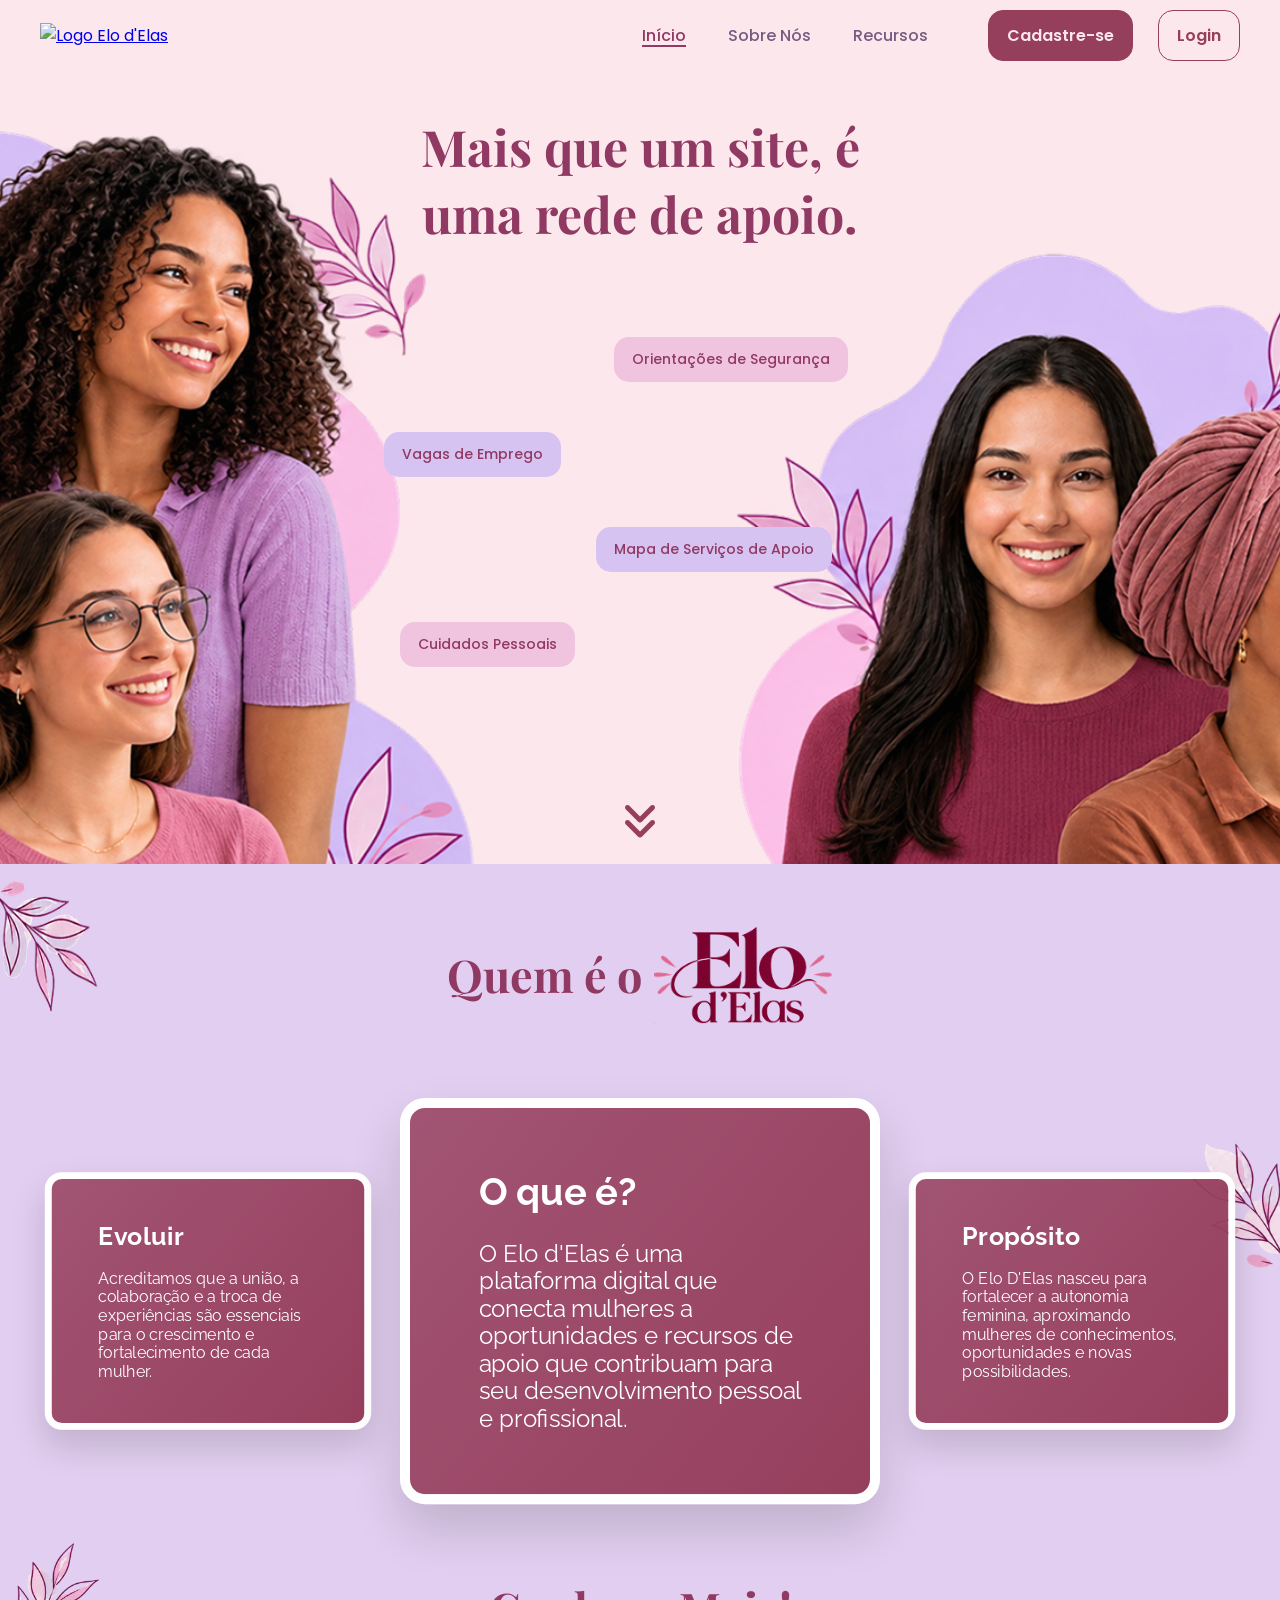
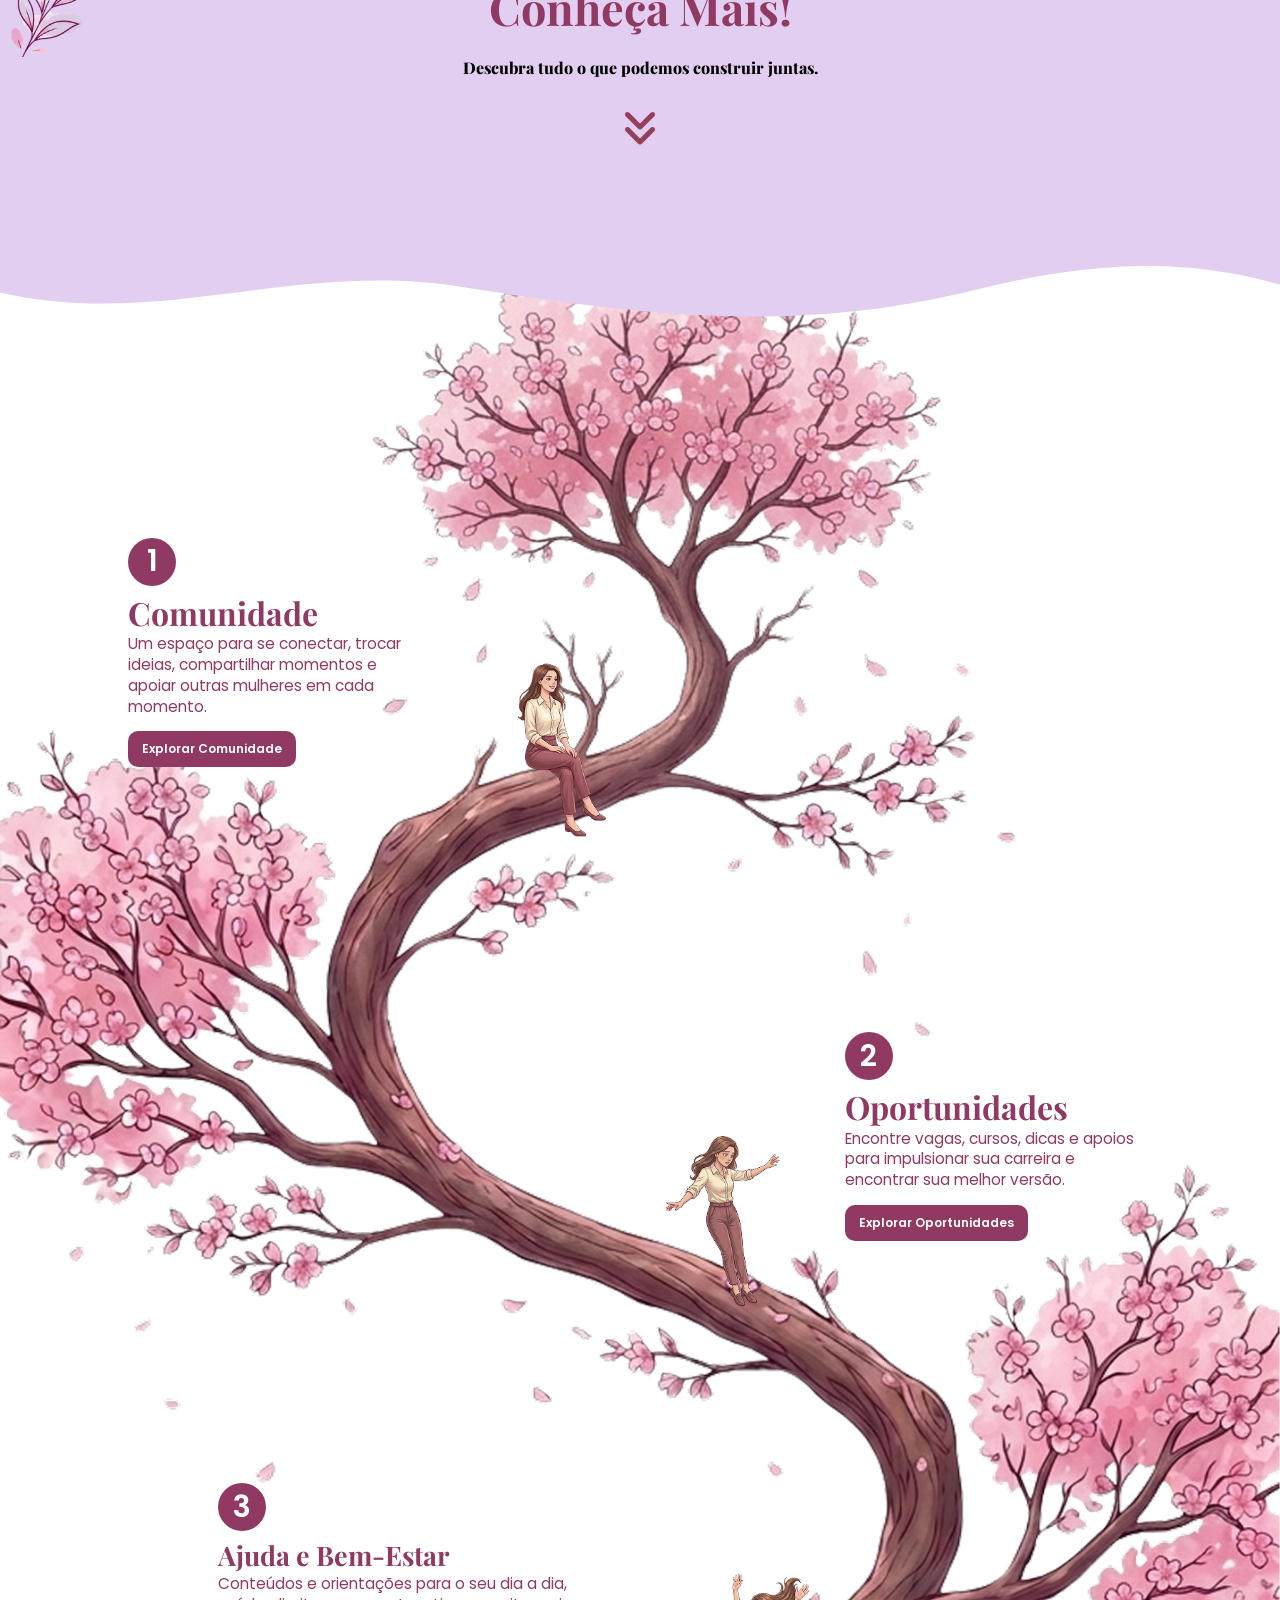
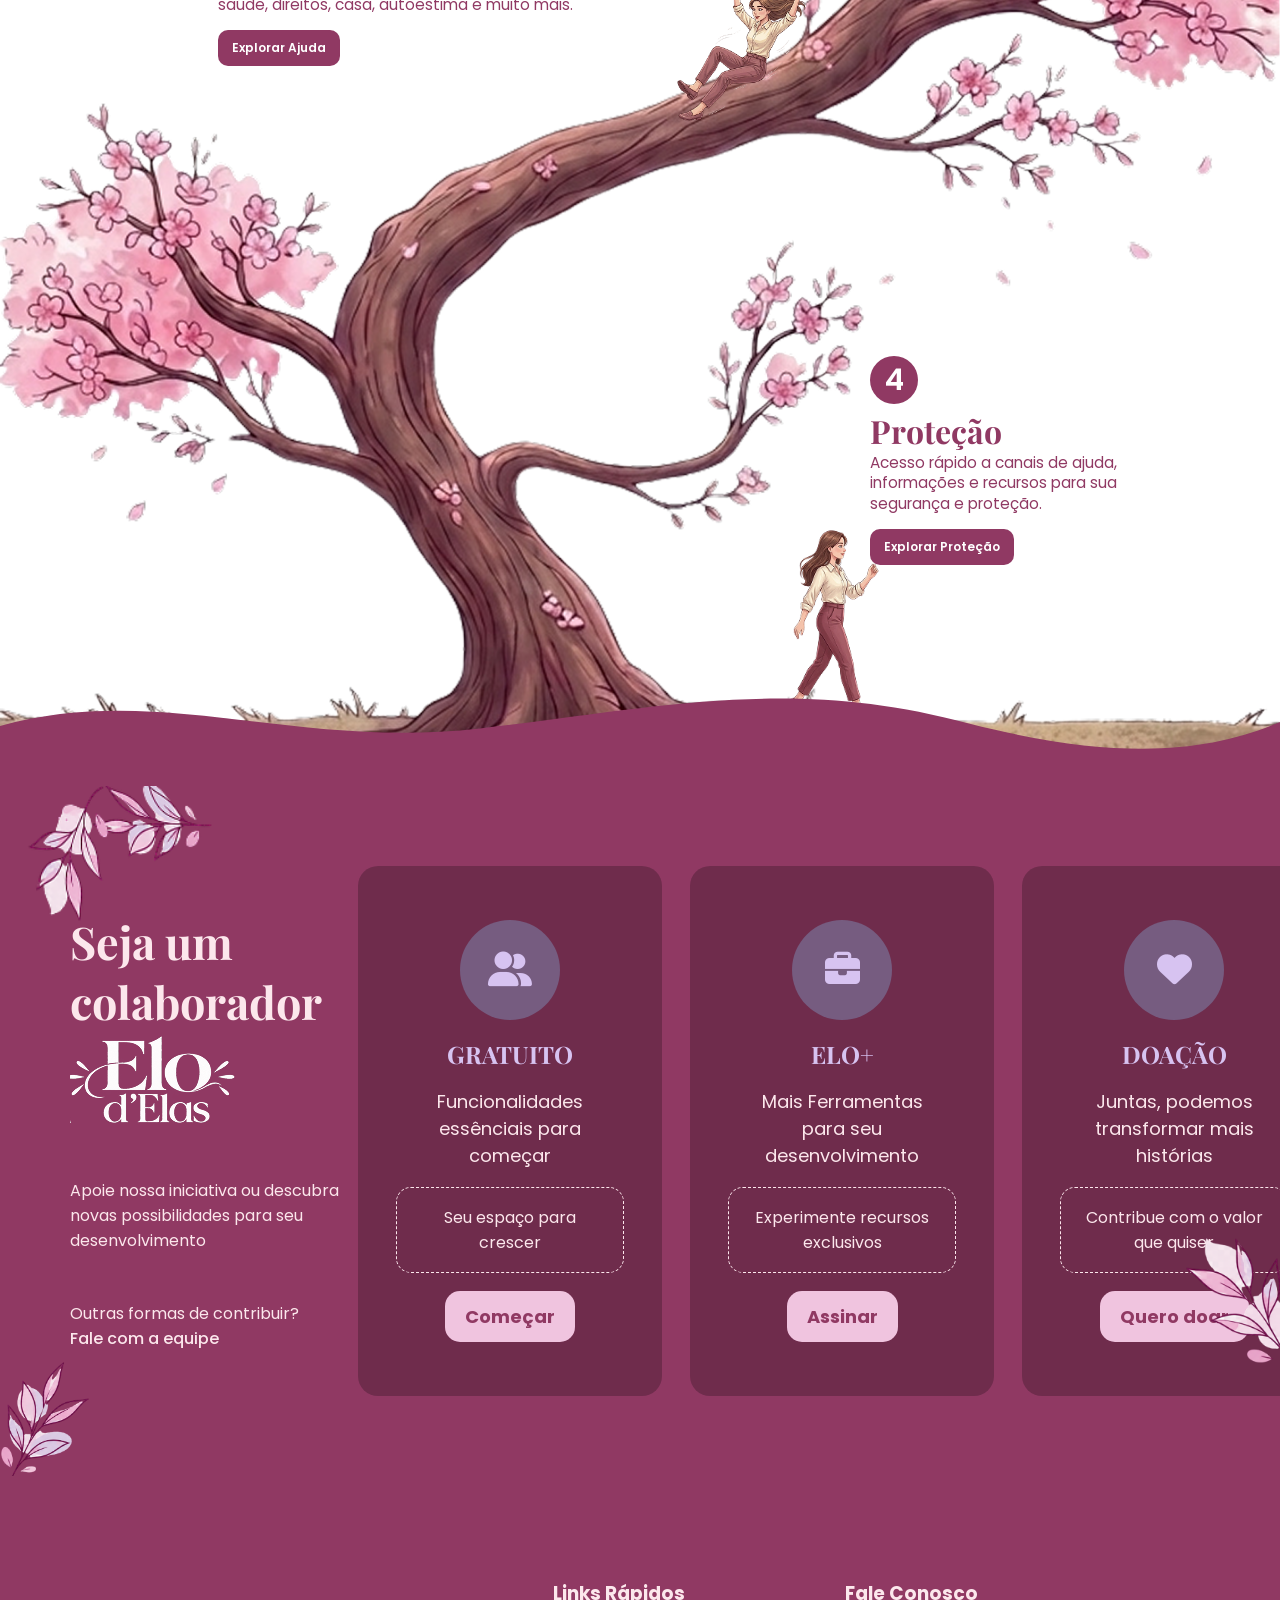
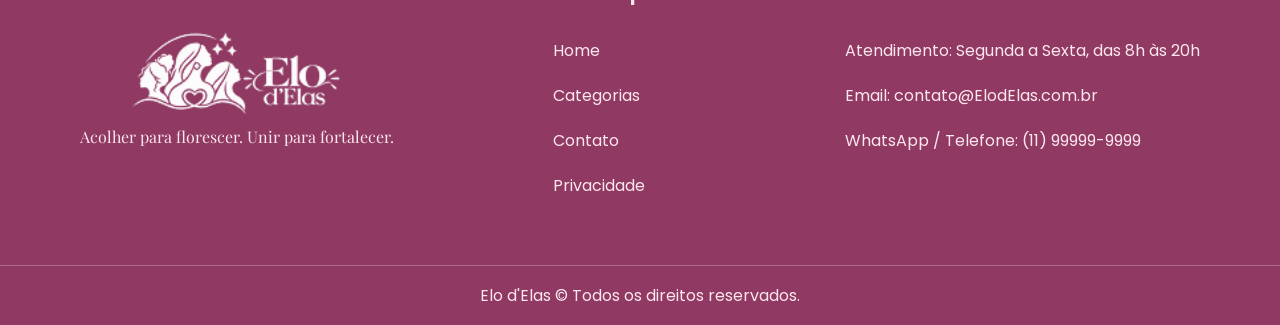
==== Index.html @ 4e21c317 "feat: implement interactive carousel with drag and keyboard navigation" ====
<!DOCTYPE html>
<html lang="pt-br">

<head>
    <meta charset="UTF-8">
    <meta name="viewport" content="width=device-width, initial-scale=1.0">
    <title>Início | Elo d'Elas</title>
    <link rel="shortcut icon" href="./img/LogoElod'Elas1.png" type="image/x-icon">
    <link rel="stylesheet" href="./css/Header.css">
    <link rel="stylesheet" href="./css/Index.css">
    <link rel="preconnect" href="https://fonts.googleapis.com">
    <link rel="preconnect" href="https://fonts.gstatic.com" crossorigin>
    <link
        href="https://fonts.googleapis.com/css2?family=Playfair+Display:wght@500;600;700&family=Poppins:wght@400;500;600;700&family=Raleway:ital,wght@0,100..900;1,100..900&display=swap"
        rel="stylesheet">
    <link rel="stylesheet" href="css/GlobalScrollbars.css">
    <link rel="stylesheet" href="https://cdnjs.cloudflare.com/ajax/libs/font-awesome/6.5.2/css/all.min.css">
</head>

<body>
    <header>
        <a href="#">
            <div class="logo">
                <img src="./img/Index/logo.png" alt="Logo Elo d'Elas">
            </div>
        </a>

        <nav>
            <ul>
                <li><a href="#" id="page-select">Início</a></li>
                <li><a href="./SobrePage.html">Sobre Nós</a></li>
                <li><a href="./DashboardAjuda.html">Recursos</a></li>
            </ul>

            <div class="btns-nav">
                <button class="btn-nav singup-btn"
                    onclick="window.location.href='./PagCadastro.html'">Cadastre-se</button>
                <button class="btn-nav login-btn" onclick="window.location.href='./PagLogin.html'">Login</button>
            </div>
        </nav>
    </header>

    <main>
        <section class="hero-section">
            <h1>Mais que um site, é uma rede de apoio.</h1>

            <div class="btns-hero">
                <button class="btn-recurs pink left">Orientações de Segurança</button>
                <button class="btn-recurs purple right" onclick="document.location='DashboardOportunidade'">Vagas de Emprego</button>
                <button class="btn-recurs purple left">Mapa de Serviços de Apoio</button>
                <button class="btn-recurs pink right" onclick="document.location='DashboardAjuda'">Cuidados
                    Pessoais</button>
            </div>

            <div class="arrow-down">
                <a href="#about">
                    <i class="fa-solid fa-angles-down"></i>
                </a>
            </div>
        </section>

        <button onclick="goTop()" id="btn-top">
            <i class="fa-solid fa-angles-up"></i>
        </button>

        <section class="about-section" id="about">
            <img src="img/Ramo Inverso.png" alt="Ramo decorativo no canto superior esquerdo" class="branch top-left">
            <img src="img/Ramo baixo.png" alt="Ramo decorativo no canto inferior esquerdo" class="branch bottom-left">
            <img src="img/Ramo Topo.png" alt="Ramo decorativo à direita" class="branch right">

            <div class="title">
                <h1>Quem é o</h1>
                <img src="./img/Index/LogoLetters.png" alt="Logo Letras Elo d'Elas">
            </div>

            <div class="carousel-container" id="carousel">
                <div class="card">
                    <h2>O que é?</h2>
                    <p>O Elo d'Elas é uma plataforma digital que conecta mulheres a oportunidades e recursos de apoio
                        que contribuam para seu desenvolvimento pessoal e profissional.</p>
                </div>

                <div class="card">
                    <h2>Propósito</h2>
                    <p>O Elo D'Elas nasceu para fortalecer a autonomia feminina, aproximando mulheres de conhecimentos,
                        oportunidades e novas possibilidades.</p>
                </div>

                <div class="card">
                    <h2>Evoluir</h2>
                    <p>Acreditamos que a união, a colaboração e a troca de experiências são essenciais para o
                        crescimento e fortalecimento de cada mulher.</p>
                </div>
            </div>

            <h1 class="more-title">Conheça Mais!</h1>
        </section>

        <section class="more-section">
            <div class="more-info">
                <p>Descubra tudo o que podemos construir juntas.</p>

                <div class="arrow-down">
                    <a href="#tree-story" aria-label="Conheça os pilares do Elo d'Elas">
                        <i class="fa-solid fa-angles-down"></i>
                    </a>
                </div>
            </div>
        </section>

        <section class="tree-story" id="tree-story" aria-label="Conheça os quatro pilares do Elo d'Elas">
            <div class="tree-wave tree-wave-top" aria-hidden="true">
                <svg viewBox="0 0 1440 130" preserveAspectRatio="none" focusable="false">
                    <path d="M0,72 C180,120 330,30 520,65 C740,105 900,125 1100,68 C1250,25 1350,32 1440,62 L1440,0 L0,0 Z" fill="#E2CEF0"></path>
                </svg>
            </div>

            <div class="tree-figure" aria-hidden="true">
                <img class="tree-image" src="img/Index/ArvoreHome.png" alt="" fetchpriority="high" decoding="async">
                <img class="tree-woman tree-woman-community" src="img/Index/MulherSentadaHome.png" alt="" decoding="async">
                <img class="tree-woman tree-woman-opportunities" src="img/Index/MulherEquilibrandoOportunidadeHome.png" alt="" decoding="async">
                <img class="tree-woman tree-woman-wellbeing" src="img/Index/MulherDeslizandoHome.png" alt="" decoding="async">
                <img class="tree-woman tree-woman-protection" src="img/Index/MulherAndandoHome.png" alt="" decoding="async">
            </div>

            <article class="tree-copy tree-copy-community">
                <span class="tree-number">1</span>
                <h2>Comunidade</h2>
                <p>Um espaço para se conectar, trocar ideias, compartilhar momentos e apoiar outras mulheres em cada momento.</p>
                <a class="tree-link" href="./DashboardComunidade.html">Explorar Comunidade</a>
            </article>
            <article class="tree-copy tree-copy-opportunities">
                <span class="tree-number">2</span>
                <h2>Oportunidades</h2>
                <p>Encontre vagas, cursos, dicas e apoios para impulsionar sua carreira e encontrar sua melhor versão.</p>
                <a class="tree-link" href="./DashboardOportunidade.html">Explorar Oportunidades</a>
            </article>
            <article class="tree-copy tree-copy-wellbeing">
                <span class="tree-number">3</span>
                <h2>Ajuda e Bem-Estar</h2>
                <p>Conteúdos e orientações para o seu dia a dia, saúde, direitos, casa, autoestima e muito mais.</p>
                <a class="tree-link" href="./DashboardAjuda.html">Explorar Ajuda</a>
            </article>
            <article class="tree-copy tree-copy-protection">
                <span class="tree-number">4</span>
                <h2>Proteção</h2>
                <p>Acesso rápido a canais de ajuda, informações e recursos para sua segurança e proteção.</p>
                <a class="tree-link" href="./DashboardProtecao.html">Explorar Proteção</a>
            </article>

            <div class="tree-wave tree-wave-bottom" aria-hidden="true">
                <svg viewBox="0 0 1440 150" preserveAspectRatio="none" focusable="false">
                    <path d="M0,75 C180,20 330,105 540,78 C740,52 890,12 1090,72 C1260,120 1360,108 1440,70 L1440,150 L0,150 Z" fill="#903963"></path>
                </svg>
            </div>
        </section>

        <section class="contributor-section">
            <img src="img/Index/Dois Ramos.png" alt="Ramo decorativo no canto superior esquerdo" class="branch top">
            <img src="img/Ramo baixo.png" alt="Ramo decorativo no canto inferior esquerdo" class="branch left">
            <img src="img/Ramo Topo.png" alt="Ramo decorativo no canto inferior direito" class="branch bottom-right">

            <div class="texts-container">
                <div class="title">
                    <h1>Seja um colaborador</h1>
                    <img src="./img/Index/LogoLettersAlternative.png" alt="Logo Letras Elo d'Elas">
                </div>
                <p>Apoie nossa iniciativa ou descubra novas possibilidades para seu desenvolvimento</p>

                <div>
                    <p>Outras formas de contribuir?</p>
                    <p><a href="#">Fale com a equipe</a></p>
                </div>
            </div>

            <div class="boxes-container">
                <div class="box">
                    <div class="icon">
                        <i class="fa-solid fa-user-group"></i>
                    </div>
                    <h3>GRATUITO</h3>
                    <p>Funcionalidades essênciais para começar</p>
                    <div class="field">
                        <p>Seu espaço para crescer</p>
                    </div>
                    <button onclick="window.location.href='#'">Começar</button>
                </div>

                <div class="box">
                    <div class="icon">
                        <i class="fa-solid fa-briefcase"></i>
                    </div>
                    <h3>ELO+</h3>
                    <p>Mais Ferramentas para seu desenvolvimento</p>
                    <div class="field">
                        <p>Experimente recursos exclusivos</p>
                    </div>
                    <button onclick="window.location.href='#'">Assinar</button>
                </div>

                <div class="box">
                    <div class="icon">
                        <i class="fa-solid fa-heart"></i>
                    </div>
                    <h3>DOAÇÃO</h3>
                    <p>Juntas, podemos transformar mais histórias</p>
                    <div class="field">
                        <p>Contribue com o valor que quiser</p>
                    </div>
                    <button onclick="window.location.href='#'">Quero doar</button>
                </div>
            </div>
        </section>
    </main>

    <footer>
        <div class="footer-container">
            <div class="logo-footer">
                <a href="#"><img src="./img/LogoNegativa.png" alt="Logo Elo d'Elas cor Negativa"></a>
                <p>Acolher para florescer. Unir para fortalecer.</p>
            </div>
            <nav class="links-footer">
                <h3>Links Rápidos</h3>
                <ul>
                    <li><a href="#">Home</a></li>
                    <li><a href="#">Categorias</a></li>
                    <li><a href="#">Contato</a></li>
                    <li><a href="#">Privacidade</a></li>
                </ul>
            </nav>

            <nav class="talk-footer">
                <h3>Fale Conosco</h3>
                <ul>
                    <li>
                        <p>Atendimento: Segunda a Sexta, das 8h às 20h</p>
                    </li>
                    <li>
                        <p>Email: contato@ElodElas.com.br</p>
                    </li>
                    <li>WhatsApp / Telefone: (11) 99999-9999</li>
                </ul>
            </nav>
        </div>

        <div class="dues">
            <hr>
            <p>Elo d'Elas © Todos os direitos reservados.</p>
        </div>
    </footer>

    <script src="./js/Index.js"></script>
</body>

</html>
---- css/Header.css ----
* {
    margin: 0;
    padding: 0;
    box-sizing: border-box;

    list-style: none;
}

:root {
    --c0: #000000;
    --c1: #FFFFFF;
    --c2: #FCE7EC;
    --c3: #765C80;
    --c4: #963F5D;
    --c5: #903963;
}

header {
    background-color: var(--c2);
    display: flex;
    align-items: center;
    justify-content: space-between;
    padding: 10px 40px;
    position: sticky;
    top: 0;
    z-index: 10000;

    & nav {
        display: flex;
        align-items: center;
        gap: 60px;

        & ul {
            display: flex;
            gap: 42px;

            & a {
                text-decoration: none;
                color: var(--c3);
                font-weight: 500;
                transition: .3s ease-in;

                &:hover {
                    color: var(--c5);
                }
            }

            & #page-select {
                color: var(--c5);
                text-decoration: underline solid 2px;
                text-underline-offset: 4px;
            }
        }

        & .btns-nav {
            display: flex;
            gap: 25px;

            & .btn-nav {
                font-family: 'Poppins', sans-serif;
                font-size: 16px;
                font-weight: 600;
                padding: 12px 18px;
                border: 1px solid var(--c4);
                border-radius: 15px;
                cursor: pointer;
                transition: .3s ease-in;
            }

            & .singup-btn {
                background-color: var(--c4);
                color: var(--c2);

                &:hover {
                    background-color: var(--c2);
                    color: var(--c4);
                }
            }

            & .login-btn {
                background-color: var(--c2);
                color: var(--c4);

                &:hover {
                    background-color: var(--c4);
                    color: var(--c2);
                }
            }
        }
    }
}

@media (max-width: 600px) {
    header {
        flex-direction: column;
        gap: 8px;
        padding: 8px 12px;
    }

    header > a {
        display: flex;
    }

    header > a .logo img {
        height: 58px;
    }

    header nav {
        width: 100%;
        justify-content: space-between;
        gap: 8px;
    }

    header nav ul {
        gap: 10px;
    }

    header nav ul a {
        font-size: 12px;
    }

    header nav .btns-nav {
        gap: 6px;
    }

    header nav .btn-nav {
        font-size: 11px;
        padding: 8px 9px;
        border-radius: 10px;
    }
}
---- css/Index.css ----
* {
    margin: 0;
    padding: 0;
    box-sizing: border-box;

    list-style: none;
}

:root {
    --c0: #000000;
    --c1: #FFFFFF;
    --c2: #FCE7EC;
    --c3: #765C80;
    --c4: #963F5D;
    --c5: #903963;
    --c6: #F0C4DF;
    --c7: #D7C3F1;
    --c8: #E2CEF0;
}

html {
    scroll-behavior: smooth;
}

body {
    font-family: 'Poppins', sans-serif;
    width: 100%;
    min-height: 100vh;
    display: flex;
    flex-direction: column;
}

main>section {
    scroll-margin-top: 107px;
}

main {
    flex: 1;
    display: flex;
    flex-direction: column;

    & h1 {
        font-family: 'Playfair Display', sans-serif;
        color: var(--c5);
    }

    & .arrow-down {
        position: absolute;
        left: 50%;
        transform: translateX(-50%);

        & a {
            font-size: 40px;
            color: var(--c4);
            text-decoration: none;
            display: flex;
            animation: jump 1s linear infinite;
            transition: .3s ease-in;

            &:hover {
                color: var(--c3);
                animation: paused;
            }
        }
    }

    & .hero-section {
        flex: 1 0 auto;
        min-height: calc(100vh - 107px);
        background-color: var(--c2);
        background-image: url('../img/Index/ColagemMulheres.png');
        background-size: cover;
        background-position: center;
        display: flex;
        flex-direction: column;
        align-items: center;
        text-align: center;
        position: relative;

        & h1 {
            margin-top: 42px;
            font-size: 50px;
            width: 30rem;
        }

        & .btns-hero {
            margin-top: 90px;
            width: clamp(20rem, 35vw, 30rem);
            display: flex;
            flex-direction: column;
            gap: 50px;

            & .btn-recurs {
                font-family: 'Poppins', sans-serif;
                font-size: 14px;
                font-weight: 500;
                color: var(--c5);
                padding: 12px 18px;
                border: none;
                border-radius: 15px;
                cursor: pointer;
                transition: .3s ease-in;
                transform: translateX(var(--x, 0));

                &:hover {
                    background-color: var(--c4);
                    color: var(--c2);
                }
            }

            & .btn-recurs:nth-child(1) {
                --x: -1rem;
            }

            & .btn-recurs:nth-child(2) {
                --x: -2rem;
            }

            & .btn-recurs:nth-child(3) {
                --x: -2rem;
            }

            & .btn-recurs:nth-child(4) {
                --x: -1rem;
            }

            & .pink {
                background-color: var(--c6);
            }

            & .purple {
                background-color: var(--c7);
            }

            & .left {
                align-self: flex-end;
            }

            & .right {
                align-self: flex-start;
            }
        }

        & .arrow-down {
            bottom: 1.5rem;
        }

    }

    & #btn-top {
        display: none;
        padding: 10px;
        font-size: 30px;
        position: fixed;
        bottom: 20px;
        right: 30px;
        z-index: 99;
        outline: none;
        border: none;
        border-radius: 10px;
        background-color: var(--c4);
        color: var(--c1);
        cursor: pointer;
        transition: transform .3s ease-in;

        &:hover {
            background-color: var(--c5);
            transform: translateY(-4px);
        }
    }

    & h1 {
        font-size: 45px;
    }

    & .about-section {
        flex: 1 0 auto;
        min-height: calc(100vh - 107px);
        background-color: var(--c8);
        display: flex;
        flex-direction: column;
        align-items: center;
        position: relative;

        & .branch {
            position: absolute;
            z-index: 0;
            height: auto;
            pointer-events: none;
            width: 225px;
        }

        & .branch.top-left {
            top: 0;
            left: 0;
        }

        & .branch.bottom-left {
            bottom: 0;
            left: 0;
        }

        & .branch.right {
            right: 0;
            top: 50%;
            transform: translateY(-50%);
        }

        & .title {
            display: flex;
            align-items: center;
            justify-content: center;
            gap: 12px;
            margin-top: 60px;


            & img {
                height: 100px;
            }
        }

        & .carousel-container {
            flex: 1;
            position: relative;
            width: min(960px, 100%);
            min-height: 340px;

            touch-action: pan-y;

            & .card {
                cursor: url('../img/cursor.png') 4 4, pointer;
                position: absolute;
                top: 50%;
                left: 50%;
                width: min(24rem, 78vw);
                min-height: 200px;
                padding: 50px 55px;
                background-image: linear-gradient(130deg, #963f5dd9 0%, #963F5D 100%);
                color: var(--c1);
                border: 8px solid var(--c1);
                border-radius: 20px;
                box-shadow: 0 20px 40px rgba(0, 0, 0, 0.15);
                font-family: 'Raleway', sans-serif;
                display: flex;
                flex-direction: column;
                gap: 20px;

                user-select: none;

                & h2 {
                    font-size: 30px;
                }

                & p {
                    font-size: 19px;
                }
            }
        }

        & .more-title {
            margin-bottom: 20px;
        }
    }

    & .more-section {
        flex: 1 0 auto;
        display: flex;
        flex-direction: column;
        align-items: center;

        & .more-info {
            background-color: var(--c8);
            height: 20vh;
            width: 100%;
            display: flex;
            flex-direction: column;
            align-items: center;

            & p {
                font-family: 'Playfair Display', sans-serif;
                font-weight: 800;
            }

            & .arrow-down {
                margin-top: 50px;
            }
        }

    }

    & .tree-story {
        position: relative;
        isolation: isolate;
        flex: 0 0 auto;
        width: 100%;
        height: auto;
        aspect-ratio: 1432 / 2404;
        background: var(--c1);
        overflow: clip;

        & .tree-figure {
            position: absolute;
            z-index: 1;
            inset: 0;
            width: 100%;
            height: 100%;
            aspect-ratio: auto;
        }

        & .tree-image,
        & .tree-woman {
            position: absolute;
            display: block;
            object-fit: contain;
            user-select: none;
            pointer-events: none;
        }

        & .tree-image {
            inset: 0;
            width: 100%;
            height: 100%;
        }

        & .tree-woman {
            z-index: 2;
            height: auto;
        }

        & .tree-woman-community {
            left: 39%;
            top: 19%;
            width: 9%;
        }

        & .tree-woman-opportunities {
            left: 50%;
            top: 40%;
            width: 12%;
        }

        & .tree-woman-wellbeing {
            left: 52%;
            top: 60%;
            width: 12%;
        }

        & .tree-woman-protection {
            left: 60%;
            top: 87%;
            width: 10%;
        }

        & .tree-copy {
            position: absolute;
            z-index: 3;
            display: flex;
            flex-direction: column;
            align-items: flex-start;
            width: min(23vw, 310px);
            color: var(--c5);

            & h2 {
                margin: 0 0 4px;
                font-family: 'Playfair Display', serif;
                font-size: clamp(26px, 2.5vw, 38px);
                line-height: 1.08;
            }

            & p {
                font-size: clamp(14px, 1.2vw, 18px);
                line-height: 1.35;
            }
        }

        & .tree-link {
            display: inline-flex;
            align-items: center;
            gap: 9px;
            margin-top: 14px;
            padding: 9px 14px;
            border-radius: 10px;
            background: var(--c5);
            color: var(--c1);
            font-size: 12px;
            font-weight: 600;
            text-decoration: none;

            &:focus-visible {
                outline: 3px solid var(--c4);
                outline-offset: 3px;
            }
        }

        & .tree-number {
            display: inline-flex;
            width: 48px;
            height: 48px;
            align-items: center;
            justify-content: center;
            margin-bottom: 10px;
            border-radius: 50%;
            background: var(--c5);
            color: var(--c1);
            font-size: 30px;
            font-weight: 600;
        }

        & .tree-copy-community {
            left: 10%;
            top: 14%;
        }

        & .tree-copy-opportunities {
            right: 11%;
            top: 37%;
        }

        & .tree-copy-wellbeing {
            left: 17%;
            top: 58%;
            width: min(29vw, 380px);

            & h2 {
                font-size: clamp(22px, 2.1vw, 32px);
                white-space: nowrap;
            }
        }

        & .tree-copy-protection {
            right: 9%;
            top: 80%;
        }

        & .tree-wave {
            position: absolute;
            z-index: 4;
            left: 0;
            width: 100%;
            pointer-events: none;

            & svg {
                display: block;
                width: 100%;
                height: 100%;
            }
        }

        & .tree-wave-top {
            top: 0;
            height: 100px;
        }

        & .tree-wave-bottom {
            bottom: 0;
            height: 120px;
        }
    }

    & .contributor-section {
        flex: 1 0 auto;
        display: flex;
        align-items: center;
        justify-content: space-around;
        background-color: var(--c5);
        color: var(--c2);
        padding: 80px 70px;
        position: relative;
        overflow: hidden;

        & .branch {
            position: absolute;
            z-index: 0;
            height: auto;
            pointer-events: none;
            width: 225px;
        }

        & .top {
            top: 0;
            left: 0;
        }

        & .left {
            bottom: 0;
            left: -10px;
        }

        & .bottom-right {
            right: 0;
            bottom: 0;
        }

        & .texts-container {
            display: flex;
            flex-direction: column;
            gap: 48px;

            & h1 {
                color: var(--c2);
                width: 12rem;
            }

            & p {
                width: 18rem;
            }

            & a {
                color: var(--c2);
                text-decoration: none;
                font-weight: 500;

                &:hover {
                    text-decoration: underline;
                }
            }
        }

        & .boxes-container {
            display: flex;
            gap: 28px;

            & .box {
                display: flex;
                flex-direction: column;
                align-items: center;
                text-align: center;
                gap: 18px;
                background-color: rgb(0, 0, 0, .23);
                border-radius: 20px;
                padding: 54px 38px;
                transition: .3s ease-in;

                &:hover {
                    transform: translateY(-4px);
                    background-color: rgb(0, 0, 0, .30);
                }

                & .icon {
                    display: flex;
                    align-items: center;
                    justify-content: center;
                    width: 100px;
                    height: 100px;
                    background-color: var(--c3);
                    border-radius: 50px;
                    font-size: 35px;
                    color: var(--c7);
                }

                & h3 {
                    font-family: 'Playfair Display', sans-serif;
                    color: var(--c7);
                    font-size: 24px;
                }

                & p {
                    width: 11.5rem;
                    font-size: 18px;
                }

                & .field {
                    padding: 17px 21px;
                    border: 1px dashed var(--c2);
                    border-radius: 15px;

                    & p {
                        font-size: 16px;
                    }
                }

                & button {
                    font-family: 'Poppins', sans-serif;
                    font-size: 18px;
                    padding: 12px 20px;
                    border-radius: 15px;
                    border: none;
                    background-color: var(--c6);
                    color: var(--c5);
                    font-weight: 700;
                    cursor: pointer;
                    transition: .3s ease-in;

                    &:hover {
                        background-color: var(--c7);
                        color: var(--c3);
                        transform: translateY(2px);
                    }
                }
            }
        }
    }
}

footer {
    flex: 1;
    display: flex;
    flex-direction: column;
    background-color: var(--c5);
    color: var(--c2);
    padding-top: 103px;

    & .logo-footer,
    .links-footer,
    .talk-footer,
    .dues {
        display: flex;
        flex-direction: column;
    }

    & ul {
        display: flex;
        flex-direction: column;
        gap: 20px;
    }

    & .footer-container {
        display: flex;
        justify-content: space-around;
        padding-bottom: 67px;

        & .logo-footer {
            align-items: center;
            justify-content: center;
            gap: 3px;
            font-family: 'Playfair Display', sans-serif;

            & img {
                height: 90px;
            }
        }

        & .links-footer,
        .talk-footer {
            gap: 30px;
        }

        & .links-footer a {
            color: var(--c2);
            text-decoration: none;

            &:hover {
                text-decoration: underline;
            }
        }
    }

    & .dues {
        text-align: center;

        & hr {
            border: none;
            border-top: 1px solid rgba(255, 255, 255, 0.25);
        }

        & p {
            padding: 17px 0;
        }
    }
}

@keyframes jump {
    from {
        transform: translateY(-1rem);
    }

    50% {
        transform: translateY(0);
    }

    to {
        transform: translateY(-1rem);
    }
}

@media (max-width: 1200px) {
    main .contributor-section {
        flex-direction: column;
        align-items: stretch;
        gap: 40px;
        padding: 60px 40px;

        & .texts-container {
            align-items: center;
            gap: 24px;
            text-align: center;

            & .title {
                display: flex;
                align-items: center;
                justify-content: center;
                gap: 10px;

                & img {
                    height: 54px;
                    width: auto;
                }
            }

            & h1 {
                width: auto;
                font-size: 38px;
            }

            & p {
                width: min(28rem, 100%);
            }
        }

        & .boxes-container {
            display: grid;
            grid-template-columns: repeat(3, minmax(0, 1fr));
            width: 100%;
            max-width: 900px;
            margin: 0 auto;
            gap: 20px;

            & .box {
                width: 100%;
                min-width: 0;
                min-height: 360px;
                padding: 34px 20px;
                gap: 16px;

                & .icon {
                    width: 82px;
                    height: 82px;
                    font-size: 30px;
                }

                & p {
                    width: 100%;
                    max-width: 12.5rem;
                    font-size: 16px;
                }

                & .field {
                    width: 100%;
                    min-height: 58px;
                    display: flex;
                    align-items: center;
                    justify-content: center;
                    padding: 10px;

                    & p {
                        max-width: none;
                        font-size: 14px;
                    }
                }

                & button {
                    margin-top: auto;
                }
            }
        }
    }
}

@media (max-width: 900px) {
    main .tree-story {
        height: max(150vh, 160vw);
        min-height: 0;

        & .tree-figure {
            inset: 0 auto 0 50%;
            width: auto;
            height: 100%;
            aspect-ratio: 1432 / 2404;
            transform: translateX(-50%);
        }

        & .tree-copy {
            width: 29%;

            & h2 {
                font-size: clamp(24px, 3.2vw, 34px);
            }

            & p {
                font-size: clamp(13px, 1.6vw, 16px);
            }
        }

        & .tree-copy-wellbeing {
            width: 38%;

            & h2 {
                font-size: clamp(21px, 2.6vw, 28px);
            }
        }
    }

    main .contributor-section {
        & .boxes-container {
            grid-template-columns: repeat(2, minmax(0, 1fr));
            max-width: 560px;

            & .box:last-child {
                grid-column: 1 / -1;
                width: calc(50% - 10px);
                justify-self: center;
            }
        }
    }
}

@media (max-width: 600px) {
    main .hero-section {
        min-height: calc(100vh - 120px);

        & h1 {
            width: min(20rem, calc(100% - 32px));
            margin-top: 32px;
            font-size: 34px;
        }

        & .btns-hero {
            width: min(280px, calc(100% - 40px));
            margin-top: 45px;
            gap: 20px;
        }
    }

    main .about-section {
        min-height: 0;
        padding: 20px 0 30px;

        & .branch {
            width: 150px;
        }

        & .title {
            flex-direction: column;
            gap: 0;
            margin-top: 20px;

            & h1 {
                font-size: 34px;
            }

            & img {
                height: 74px;
            }
        }

        & .carousel-container {
            width: 100%;
            min-height: 300px;
            overflow: hidden;

            & .card {
                width: min(280px, calc(100vw - 64px));
                min-height: 230px;
                padding: 30px 28px;

                & h2 {
                    font-size: 24px;
                }

                & p {
                    font-size: 16px;
                }
            }
        }

        & .more-title {
            font-size: 34px;
        }
    }

    main .tree-story {
        height: max(130vh, min(285vw, 190vh));

        & .tree-woman-community {
            left: 39%;
            top: 18%;
            width: 9%;
        }

        & .tree-woman-opportunities {
            left: 50%;
            top: 40%;
            width: 11%;
        }

        & .tree-woman-wellbeing {
            left: 52%;
            top: 58%;
            width: 11%;
        }

        & .tree-woman-protection {
            left: 60%;
            top: 89%;
            width: 8%;
        }

        & .tree-copy {
            width: 39%;

            & h2 {
                font-size: clamp(18px, 5vw, 26px);
            }

            & p {
                font-size: clamp(12px, 3.2vw, 15px);
            }
        }

        & .tree-copy-wellbeing {
            width: 54%;

            & h2 {
                font-size: clamp(16px, 4.2vw, 22px);
            }
        }

        & .tree-link {
            margin-top: 8px;
            padding: 8px 10px;
            font-size: 10px;
        }

        & .tree-number {
            width: 32px;
            height: 32px;
            margin-bottom: 6px;
            font-size: 20px;
        }

        & .tree-wave-top {
            height: 45px;
        }

        & .tree-wave-bottom {
            height: 55px;
        }
    }

    main .contributor-section {
        padding: 50px 20px;

        & .texts-container {
            & .title {
                flex-direction: column;
            }

            & h1 {
                width: 100%;
                font-size: 34px;
            }

            & p {
                font-size: 15px;
            }
        }

        & .boxes-container {
            grid-template-columns: 1fr;
            max-width: 300px;

            & .box,
            & .box:last-child {
                grid-column: auto;
                width: 100%;
            }
        }
    }

    footer {
        padding-top: 50px;

        & .footer-container {
            flex-direction: column;
            align-items: center;
            gap: 36px;
            padding: 0 20px 40px;
            text-align: center;

            & .logo-footer {
                & img {
                    height: 70px;
                }
            }

            & .links-footer,
            & .talk-footer {
                align-items: center;
            }
        }
    }
}
---- css/GlobalScrollbars.css ----
* {
    scrollbar-color: #903963 #FCE7EC;
    scrollbar-width: thin;
}

::-webkit-scrollbar {
    width: 9px;
    height: 9px;
}

::-webkit-scrollbar-track {
    background: #FCE7EC;
}

::-webkit-scrollbar-thumb {
    min-height: 36px;
    border: 2px solid #FCE7EC;
    border-radius: 999px;
    background: #903963;
}

::-webkit-scrollbar-thumb:hover {
    background: #762D52;
}

::-webkit-scrollbar-corner {
    background: #FCE7EC;
}
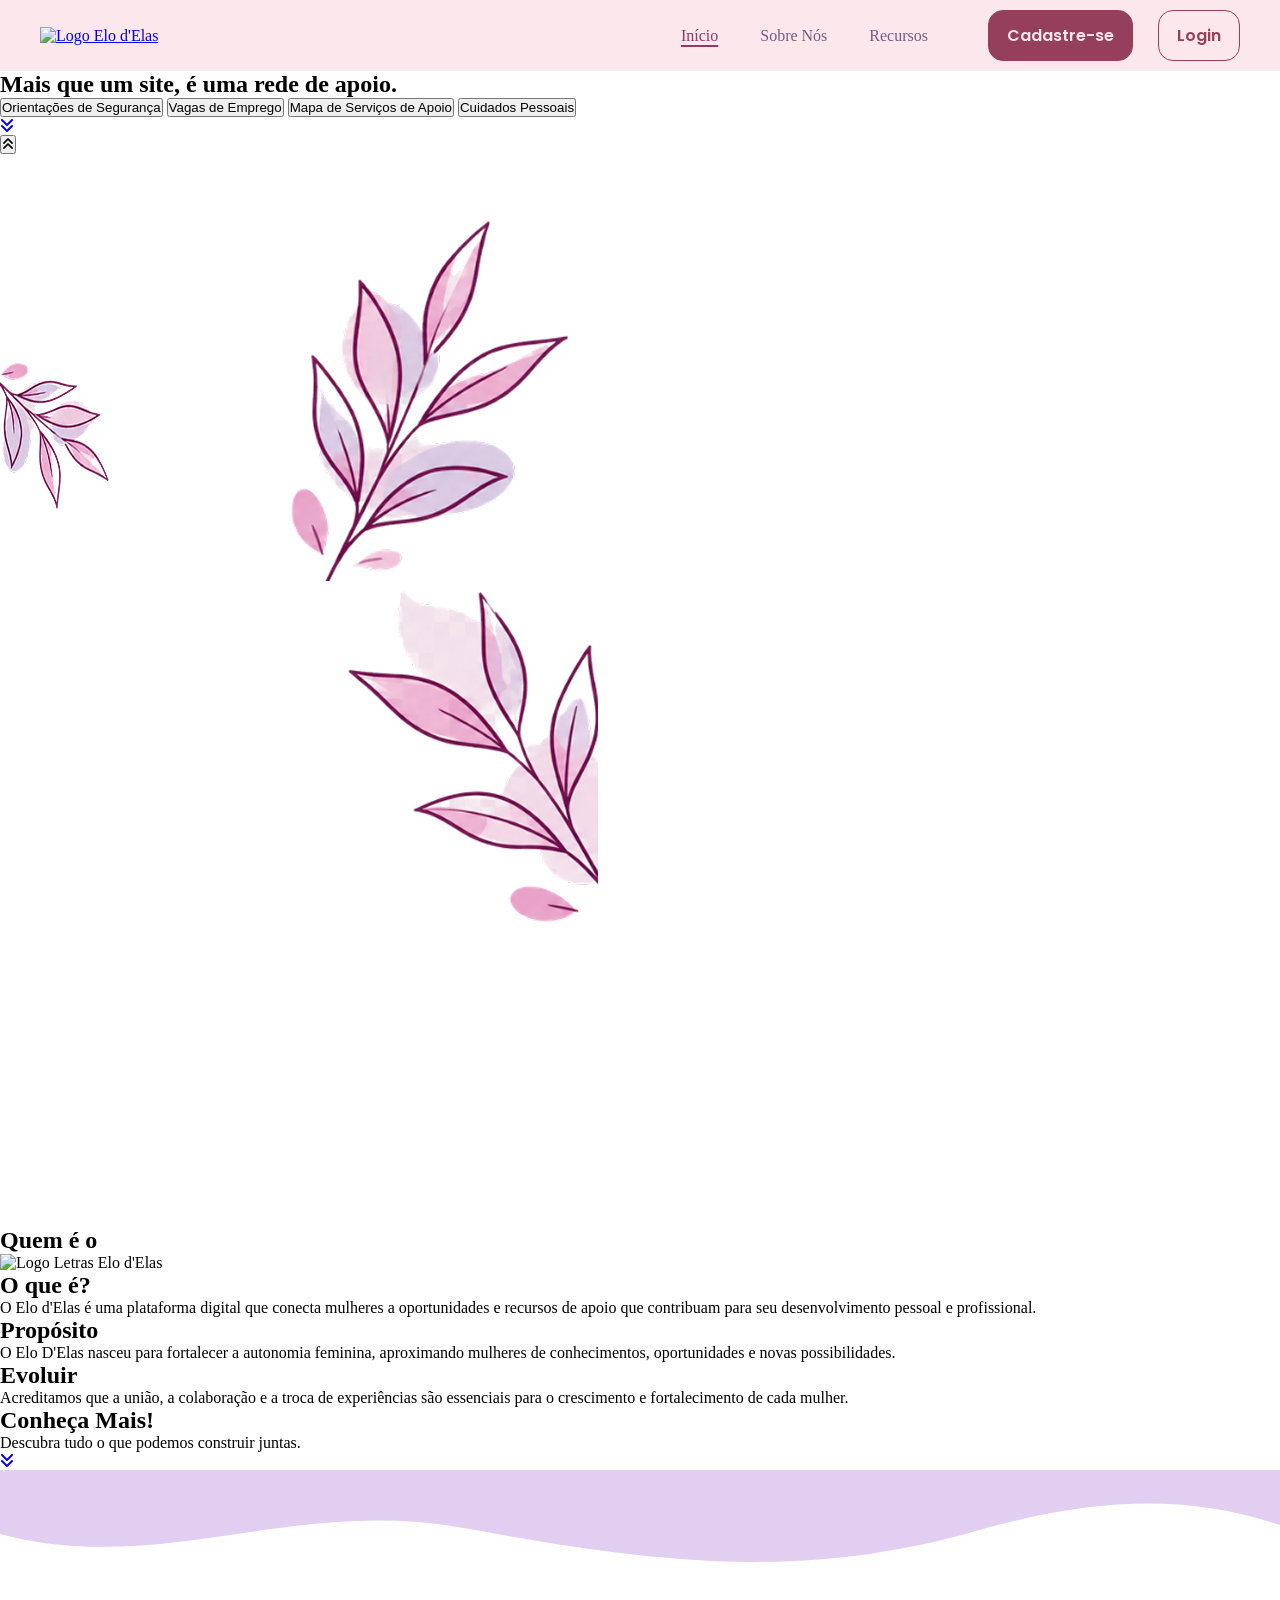
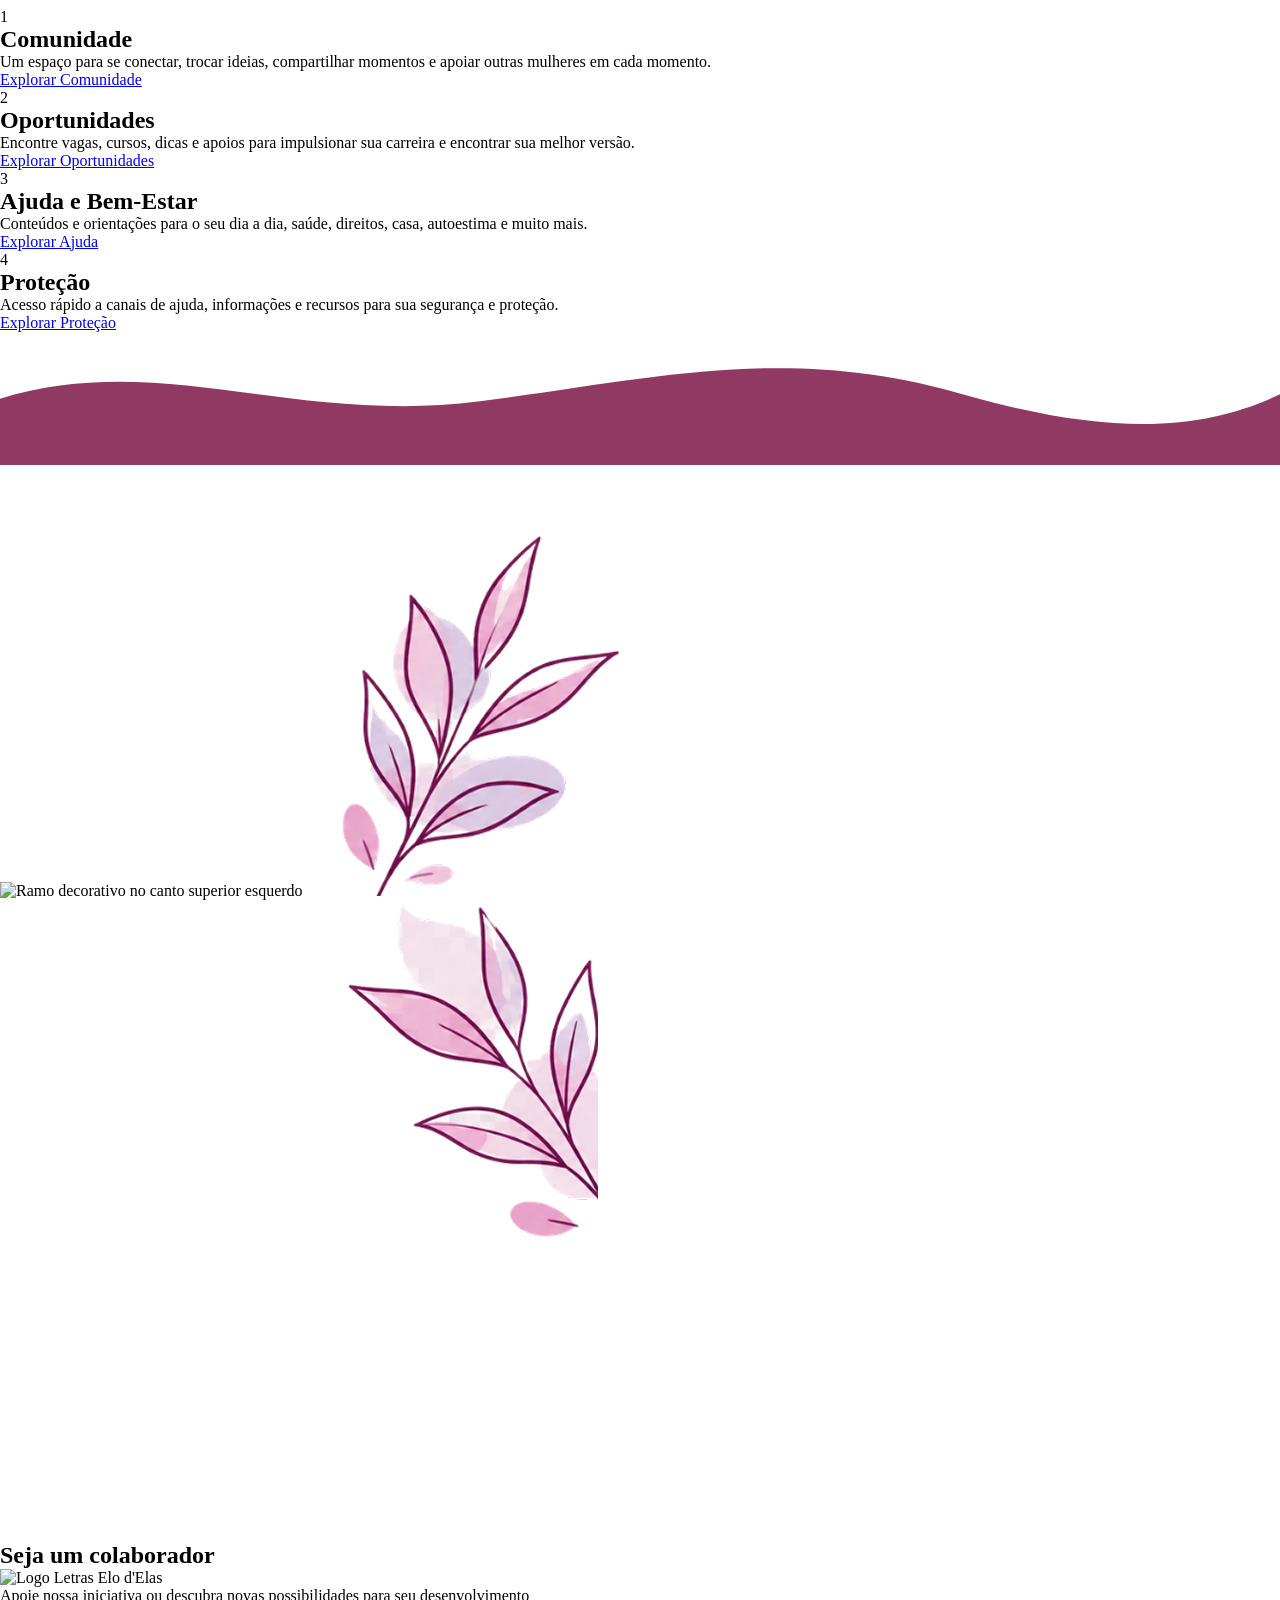
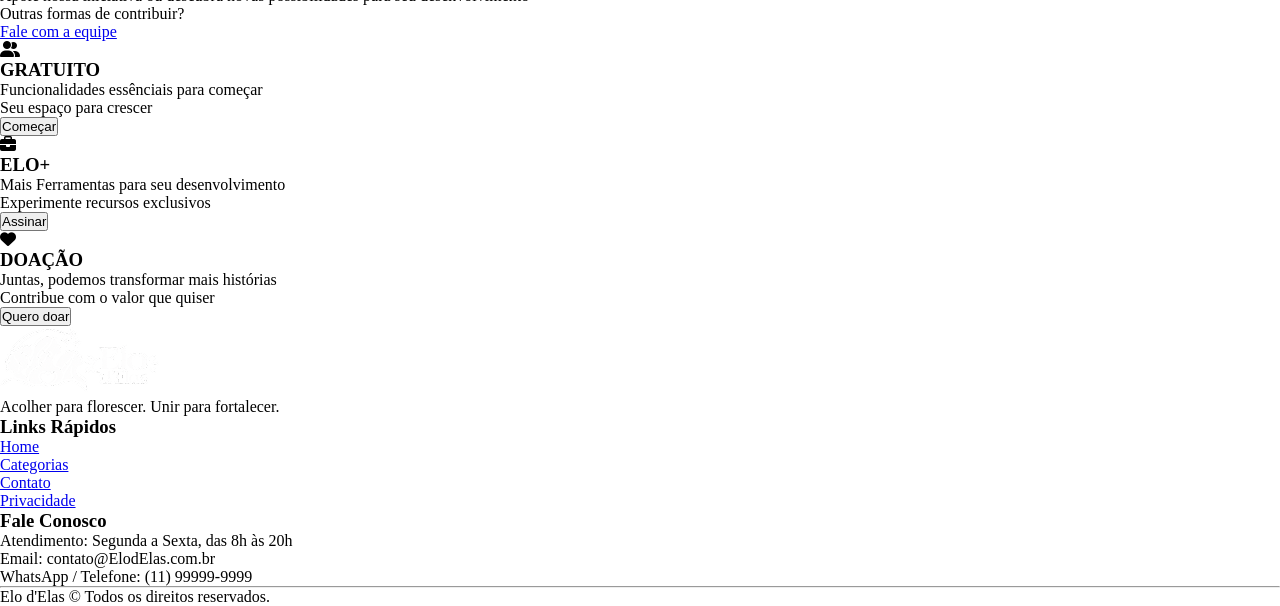
==== commit a4963652: "fix: corrigir referências de arquivos para uso consistente de letras minúsculas" ====
--- a/Index.html
+++ b/Index.html
@@ -7,7 +7,7 @@
     <title>Início | Elo d'Elas</title>
     <link rel="shortcut icon" href="./img/LogoElod'Elas1.png" type="image/x-icon">
     <link rel="stylesheet" href="./css/Header.css">
-    <link rel="stylesheet" href="./css/Index.css">
+    <link rel="stylesheet" href="./css/index.css">
     <link rel="preconnect" href="https://fonts.googleapis.com">
     <link rel="preconnect" href="https://fonts.gstatic.com" crossorigin>
     <link
@@ -21,7 +21,7 @@
     <header>
         <a href="#">
             <div class="logo">
-                <img src="./img/Index/logo.png" alt="Logo Elo d'Elas">
+                <img src="./img/index/logo.png" alt="Logo Elo d'Elas">
             </div>
         </a>
 
@@ -70,7 +70,7 @@
 
             <div class="title">
                 <h1>Quem é o</h1>
-                <img src="./img/Index/LogoLetters.png" alt="Logo Letras Elo d'Elas">
+                <img src="./img/index/LogoLetters.png" alt="Logo Letras Elo d'Elas">
             </div>
 
             <div class="carousel-container" id="carousel">
@@ -116,11 +116,11 @@
             </div>
 
             <div class="tree-figure" aria-hidden="true">
-                <img class="tree-image" src="img/Index/ArvoreHome.png" alt="" fetchpriority="high" decoding="async">
-                <img class="tree-woman tree-woman-community" src="img/Index/MulherSentadaHome.png" alt="" decoding="async">
-                <img class="tree-woman tree-woman-opportunities" src="img/Index/MulherEquilibrandoOportunidadeHome.png" alt="" decoding="async">
-                <img class="tree-woman tree-woman-wellbeing" src="img/Index/MulherDeslizandoHome.png" alt="" decoding="async">
-                <img class="tree-woman tree-woman-protection" src="img/Index/MulherAndandoHome.png" alt="" decoding="async">
+                <img class="tree-image" src="img/index/ArvoreHome.png" alt="" fetchpriority="high" decoding="async">
+                <img class="tree-woman tree-woman-community" src="img/index/MulherSentadaHome.png" alt="" decoding="async">
+                <img class="tree-woman tree-woman-opportunities" src="img/index/MulherEquilibrandoOportunidadeHome.png" alt="" decoding="async">
+                <img class="tree-woman tree-woman-wellbeing" src="img/index/MulherDeslizandoHome.png" alt="" decoding="async">
+                <img class="tree-woman tree-woman-protection" src="img/index/MulherAndandoHome.png" alt="" decoding="async">
             </div>
 
             <article class="tree-copy tree-copy-community">
@@ -156,14 +156,14 @@
         </section>
 
         <section class="contributor-section">
-            <img src="img/Index/Dois Ramos.png" alt="Ramo decorativo no canto superior esquerdo" class="branch top">
+            <img src="img/index/Dois Ramos.png" alt="Ramo decorativo no canto superior esquerdo" class="branch top">
             <img src="img/Ramo baixo.png" alt="Ramo decorativo no canto inferior esquerdo" class="branch left">
             <img src="img/Ramo Topo.png" alt="Ramo decorativo no canto inferior direito" class="branch bottom-right">
 
             <div class="texts-container">
                 <div class="title">
                     <h1>Seja um colaborador</h1>
-                    <img src="./img/Index/LogoLettersAlternative.png" alt="Logo Letras Elo d'Elas">
+                    <img src="./img/index/LogoLettersAlternative.png" alt="Logo Letras Elo d'Elas">
                 </div>
                 <p>Apoie nossa iniciativa ou descubra novas possibilidades para seu desenvolvimento</p>
 
@@ -249,7 +249,7 @@
         </div>
     </footer>
 
-    <script src="./js/Index.js"></script>
+    <script src="./js/index.js"></script>
 </body>
 
 </html>
